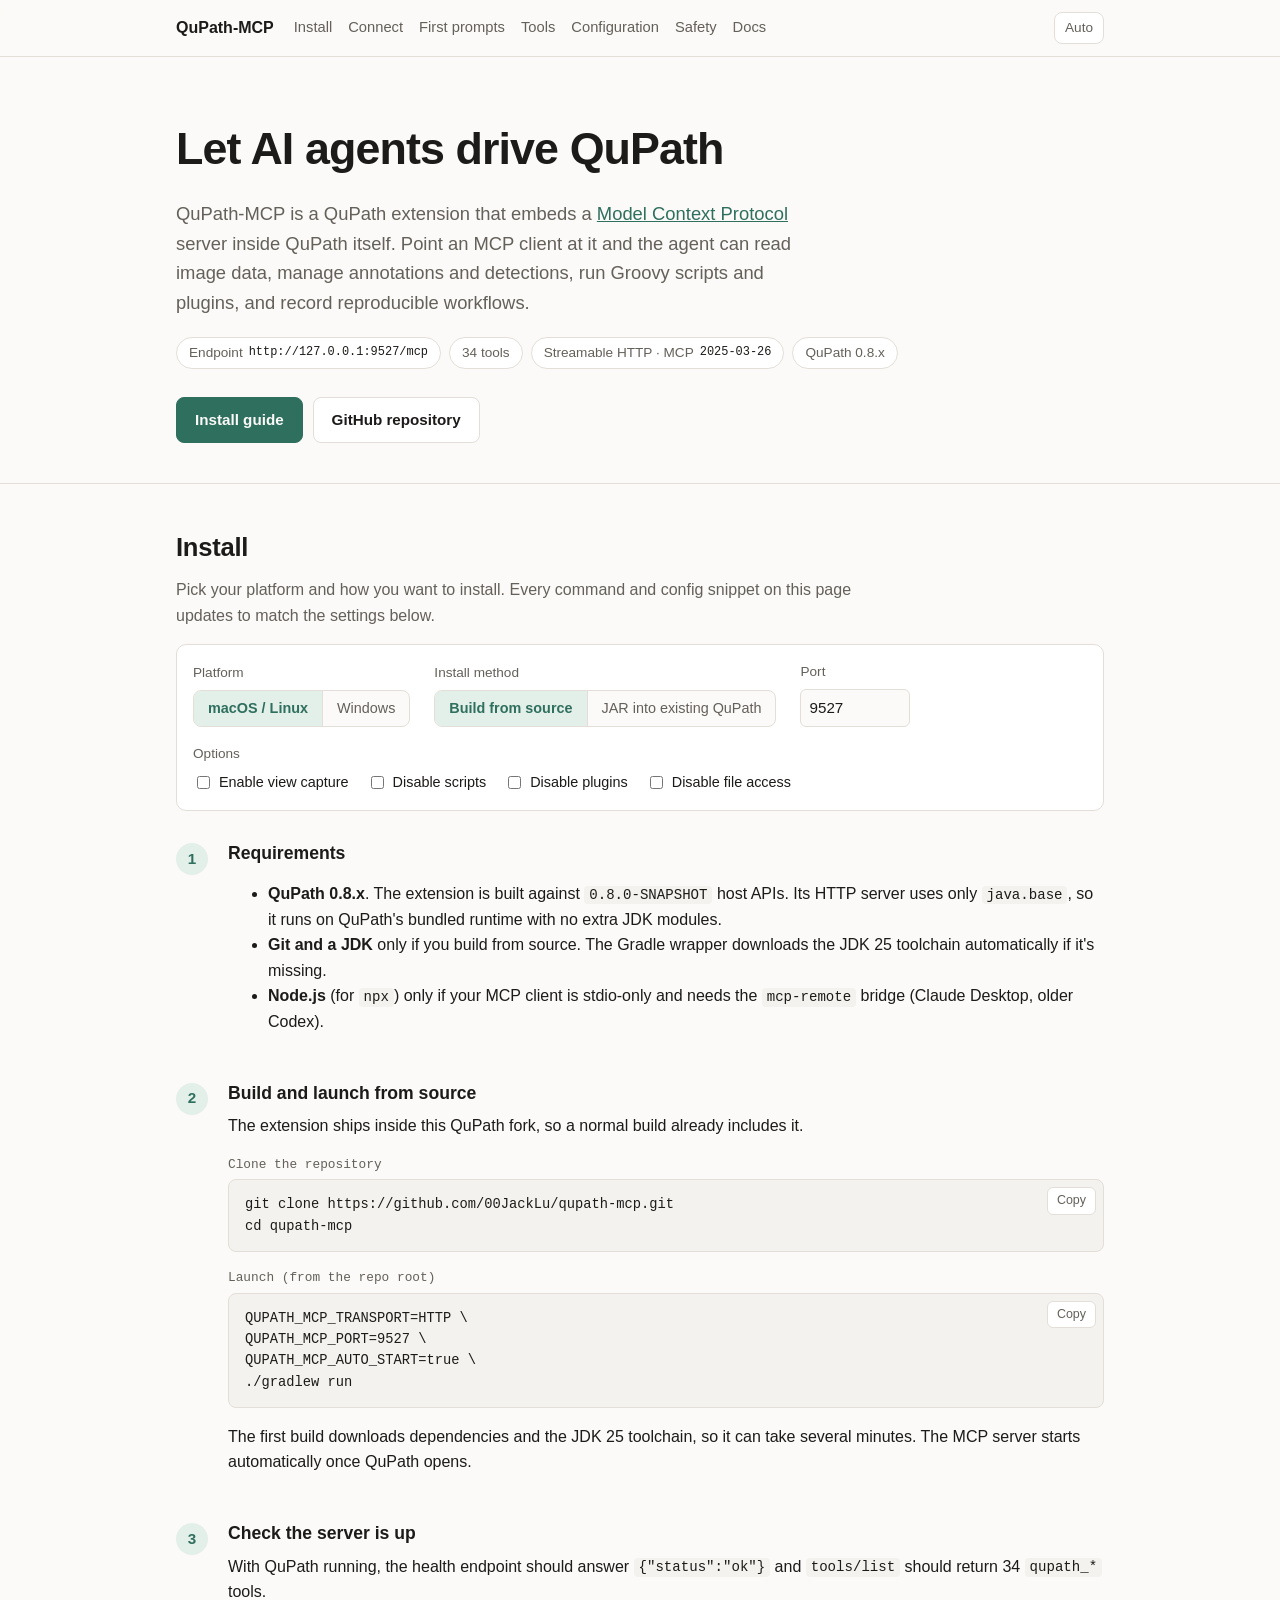
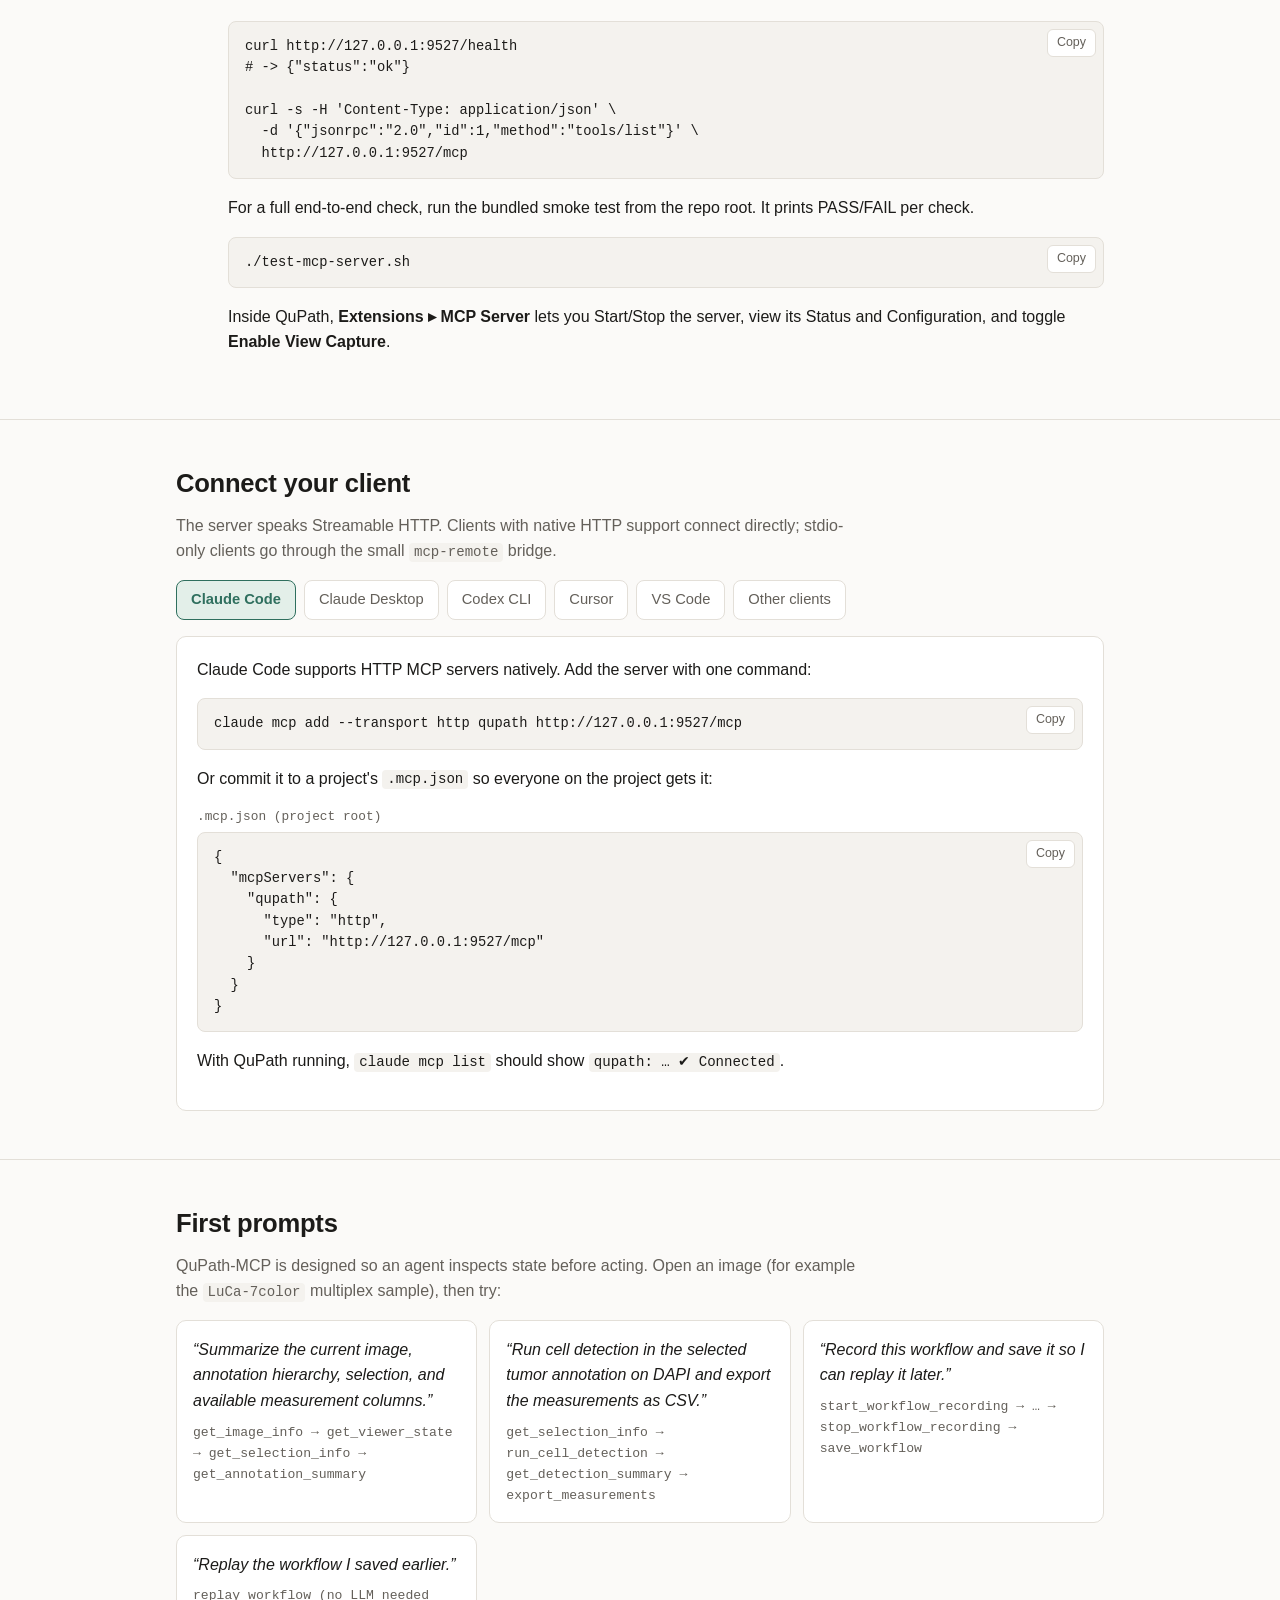
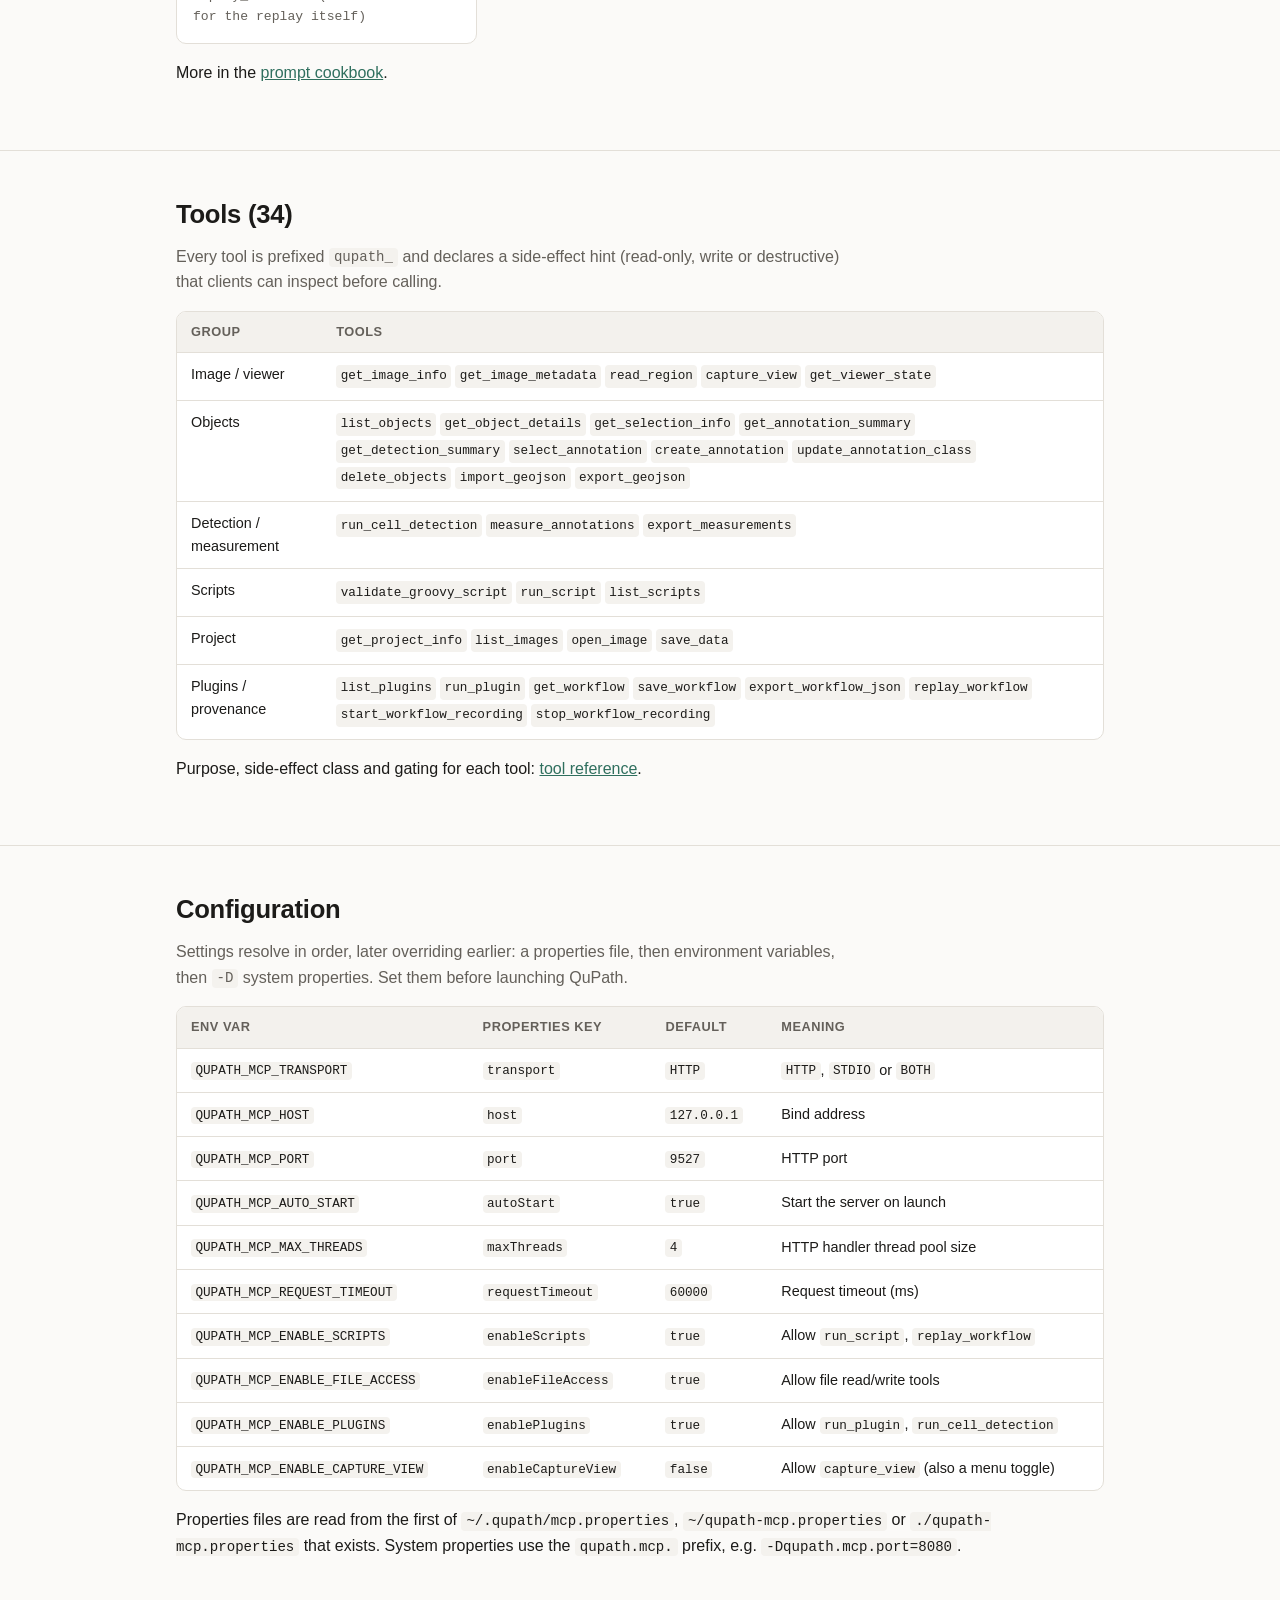
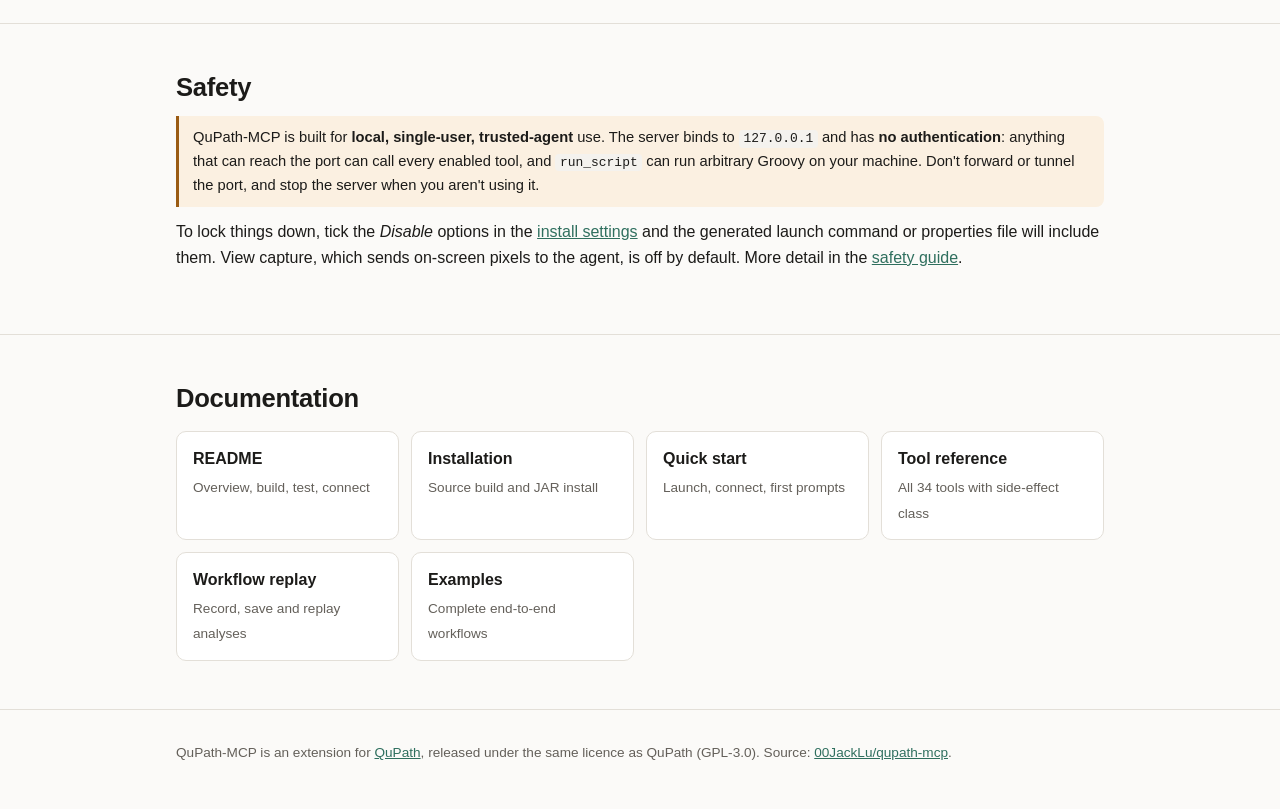
==== qupath-extension-mcp/site/index.html @ 7c6c7407 "Add GitHub Pages install and docs site for QuPath-MCP A static single-page site under qupath-extensi" ====
<!doctype html>
<html lang="en">
<head>
<meta charset="utf-8">
<meta name="viewport" content="width=device-width, initial-scale=1">
<title>QuPath-MCP</title>
<meta name="description" content="Install QuPath-MCP and connect Claude Code, Claude Desktop, Codex, Cursor or VS Code to QuPath through the Model Context Protocol.">
<link rel="stylesheet" href="style.css">
</head>
<body>

<nav class="nav">
  <div class="wrap">
    <a class="brand" href="#top">QuPath-MCP</a>
    <div class="nav-links">
      <a href="#install">Install</a>
      <a href="#connect">Connect</a>
      <a href="#prompts">First prompts</a>
      <a href="#tools">Tools</a>
      <a href="#config">Configuration</a>
      <a href="#safety">Safety</a>
      <a href="#docs">Docs</a>
    </div>
    <button class="theme-btn" id="theme-btn" type="button" aria-label="Toggle colour theme">Theme</button>
  </div>
</nav>

<header class="hero" id="top">
  <div class="wrap">
    <h1>Let AI agents drive QuPath</h1>
    <p class="lede">QuPath-MCP is a QuPath extension that embeds a
      <a href="https://modelcontextprotocol.io">Model Context Protocol</a> server inside QuPath itself.
      Point an MCP client at it and the agent can read image data, manage annotations and detections,
      run Groovy scripts and plugins, and record reproducible workflows.</p>
    <div class="pill-row">
      <span class="pill">Endpoint <code id="hero-endpoint">http://127.0.0.1:9527/mcp</code></span>
      <span class="pill">34 tools</span>
      <span class="pill">Streamable HTTP · MCP <code>2025-03-26</code></span>
      <span class="pill">QuPath 0.8.x</span>
    </div>
    <div class="btn-row">
      <a class="btn primary" href="#install">Install guide</a>
      <a class="btn" href="https://github.com/00JackLu/qupath-mcp">GitHub repository</a>
    </div>
  </div>
</header>

<main>

<section id="install">
  <div class="wrap">
    <h2>Install</h2>
    <p class="section-lede">Pick your platform and how you want to install. Every command and config snippet
      on this page updates to match the settings below.</p>

    <div class="controls" role="group" aria-label="Install settings">
      <div class="field">Platform
        <div class="seg" data-control="os">
          <button type="button" data-value="unix" aria-pressed="true">macOS / Linux</button>
          <button type="button" data-value="win" aria-pressed="false">Windows</button>
        </div>
      </div>
      <div class="field">Install method
        <div class="seg" data-control="method">
          <button type="button" data-value="source" aria-pressed="true">Build from source</button>
          <button type="button" data-value="jar" aria-pressed="false">JAR into existing QuPath</button>
        </div>
      </div>
      <label class="field">Port
        <input type="number" id="port" value="9527" min="1024" max="65535">
      </label>
      <div class="field">Options
        <div class="checks">
          <label><input type="checkbox" id="opt-capture"> Enable view capture</label>
          <label><input type="checkbox" id="opt-noscripts"> Disable scripts</label>
          <label><input type="checkbox" id="opt-noplugins"> Disable plugins</label>
          <label><input type="checkbox" id="opt-nofiles"> Disable file access</label>
        </div>
      </div>
    </div>

    <div class="step">
      <div class="step-num">1</div>
      <div class="step-body">
        <h3>Requirements</h3>
        <ul>
          <li><strong>QuPath 0.8.x</strong>. The extension is built against <code>0.8.0-SNAPSHOT</code> host APIs.
            Its HTTP server uses only <code>java.base</code>, so it runs on QuPath's bundled runtime with no extra JDK modules.</li>
          <li><strong>Git and a JDK</strong> only if you build from source. The Gradle wrapper downloads the JDK 25
            toolchain automatically if it's missing.</li>
          <li><strong>Node.js</strong> (for <code>npx</code>) only if your MCP client is stdio-only and needs the
            <code>mcp-remote</code> bridge (Claude Desktop, older Codex).</li>
        </ul>
      </div>
    </div>

    <div class="step">
      <div class="step-num">2</div>
      <div class="step-body" id="step-install">
        <!-- filled by app.js -->
      </div>
    </div>

    <div class="step">
      <div class="step-num">3</div>
      <div class="step-body">
        <h3>Check the server is up</h3>
        <p>With QuPath running, the health endpoint should answer <code>{"status":"ok"}</code> and
          <code>tools/list</code> should return 34 <code>qupath_*</code> tools.</p>
        <div class="code"><div class="code-box"><pre data-snippet="verify"></pre></div></div>
        <div id="verify-extra"></div>
        <p>Inside QuPath, <strong>Extensions ▸ MCP Server</strong> lets you Start/Stop the server, view its
          Status and Configuration, and toggle <strong>Enable View Capture</strong>.</p>
      </div>
    </div>
  </div>
</section>

<section id="connect">
  <div class="wrap">
    <h2>Connect your client</h2>
    <p class="section-lede">The server speaks Streamable HTTP. Clients with native HTTP support connect
      directly; stdio-only clients go through the small <code>mcp-remote</code> bridge.</p>

    <div class="tabs" role="tablist" aria-label="MCP client">
      <button type="button" role="tab" data-client="claude-code" aria-selected="true">Claude Code</button>
      <button type="button" role="tab" data-client="claude-desktop" aria-selected="false">Claude Desktop</button>
      <button type="button" role="tab" data-client="codex" aria-selected="false">Codex CLI</button>
      <button type="button" role="tab" data-client="cursor" aria-selected="false">Cursor</button>
      <button type="button" role="tab" data-client="vscode" aria-selected="false">VS Code</button>
      <button type="button" role="tab" data-client="other" aria-selected="false">Other clients</button>
    </div>
    <div class="client-panel" id="client-panel" role="tabpanel">
      <!-- filled by app.js -->
    </div>
  </div>
</section>

<section id="prompts">
  <div class="wrap">
    <h2>First prompts</h2>
    <p class="section-lede">QuPath-MCP is designed so an agent inspects state before acting. Open an image
      (for example the <code>LuCa-7color</code> multiplex sample), then try:</p>
    <div class="prompts">
      <div class="prompt-card">
        <q>Summarize the current image, annotation hierarchy, selection, and available measurement columns.</q>
        <div class="chain">get_image_info → get_viewer_state → get_selection_info → get_annotation_summary</div>
      </div>
      <div class="prompt-card">
        <q>Run cell detection in the selected tumor annotation on DAPI and export the measurements as CSV.</q>
        <div class="chain">get_selection_info → run_cell_detection → get_detection_summary → export_measurements</div>
      </div>
      <div class="prompt-card">
        <q>Record this workflow and save it so I can replay it later.</q>
        <div class="chain">start_workflow_recording → … → stop_workflow_recording → save_workflow</div>
      </div>
      <div class="prompt-card">
        <q>Replay the workflow I saved earlier.</q>
        <div class="chain">replay_workflow (no LLM needed for the replay itself)</div>
      </div>
    </div>
    <p style="margin-top:16px">More in the <a href="https://github.com/00JackLu/qupath-mcp/blob/main/qupath-extension-mcp/PROMPTS.md">prompt cookbook</a>.</p>
  </div>
</section>

<section id="tools">
  <div class="wrap">
    <h2>Tools (34)</h2>
    <p class="section-lede">Every tool is prefixed <code>qupath_</code> and declares a side-effect hint
      (read-only, write or destructive) that clients can inspect before calling.</p>
    <div class="table-wrap">
      <table>
        <thead><tr><th>Group</th><th>Tools</th></tr></thead>
        <tbody class="tool-list">
          <tr><td>Image / viewer</td><td><code>get_image_info</code><code>get_image_metadata</code><code>read_region</code><code>capture_view</code><code>get_viewer_state</code></td></tr>
          <tr><td>Objects</td><td><code>list_objects</code><code>get_object_details</code><code>get_selection_info</code><code>get_annotation_summary</code><code>get_detection_summary</code><code>select_annotation</code><code>create_annotation</code><code>update_annotation_class</code><code>delete_objects</code><code>import_geojson</code><code>export_geojson</code></td></tr>
          <tr><td>Detection / measurement</td><td><code>run_cell_detection</code><code>measure_annotations</code><code>export_measurements</code></td></tr>
          <tr><td>Scripts</td><td><code>validate_groovy_script</code><code>run_script</code><code>list_scripts</code></td></tr>
          <tr><td>Project</td><td><code>get_project_info</code><code>list_images</code><code>open_image</code><code>save_data</code></td></tr>
          <tr><td>Plugins / provenance</td><td><code>list_plugins</code><code>run_plugin</code><code>get_workflow</code><code>save_workflow</code><code>export_workflow_json</code><code>replay_workflow</code><code>start_workflow_recording</code><code>stop_workflow_recording</code></td></tr>
        </tbody>
      </table>
    </div>
    <p>Purpose, side-effect class and gating for each tool: <a href="https://github.com/00JackLu/qupath-mcp/blob/main/qupath-extension-mcp/docs/tools.md">tool reference</a>.</p>
  </div>
</section>

<section id="config">
  <div class="wrap">
    <h2>Configuration</h2>
    <p class="section-lede">Settings resolve in order, later overriding earlier: a properties file, then
      environment variables, then <code>-D</code> system properties. Set them before launching QuPath.</p>
    <div class="table-wrap">
      <table>
        <thead><tr><th>Env var</th><th>Properties key</th><th>Default</th><th>Meaning</th></tr></thead>
        <tbody>
          <tr><td><code>QUPATH_MCP_TRANSPORT</code></td><td><code>transport</code></td><td><code>HTTP</code></td><td><code>HTTP</code>, <code>STDIO</code> or <code>BOTH</code></td></tr>
          <tr><td><code>QUPATH_MCP_HOST</code></td><td><code>host</code></td><td><code>127.0.0.1</code></td><td>Bind address</td></tr>
          <tr><td><code>QUPATH_MCP_PORT</code></td><td><code>port</code></td><td><code>9527</code></td><td>HTTP port</td></tr>
          <tr><td><code>QUPATH_MCP_AUTO_START</code></td><td><code>autoStart</code></td><td><code>true</code></td><td>Start the server on launch</td></tr>
          <tr><td><code>QUPATH_MCP_MAX_THREADS</code></td><td><code>maxThreads</code></td><td><code>4</code></td><td>HTTP handler thread pool size</td></tr>
          <tr><td><code>QUPATH_MCP_REQUEST_TIMEOUT</code></td><td><code>requestTimeout</code></td><td><code>60000</code></td><td>Request timeout (ms)</td></tr>
          <tr><td><code>QUPATH_MCP_ENABLE_SCRIPTS</code></td><td><code>enableScripts</code></td><td><code>true</code></td><td>Allow <code>run_script</code>, <code>replay_workflow</code></td></tr>
          <tr><td><code>QUPATH_MCP_ENABLE_FILE_ACCESS</code></td><td><code>enableFileAccess</code></td><td><code>true</code></td><td>Allow file read/write tools</td></tr>
          <tr><td><code>QUPATH_MCP_ENABLE_PLUGINS</code></td><td><code>enablePlugins</code></td><td><code>true</code></td><td>Allow <code>run_plugin</code>, <code>run_cell_detection</code></td></tr>
          <tr><td><code>QUPATH_MCP_ENABLE_CAPTURE_VIEW</code></td><td><code>enableCaptureView</code></td><td><code>false</code></td><td>Allow <code>capture_view</code> (also a menu toggle)</td></tr>
        </tbody>
      </table>
    </div>
    <p>Properties files are read from the first of <code>~/.qupath/mcp.properties</code>,
      <code>~/qupath-mcp.properties</code> or <code>./qupath-mcp.properties</code> that exists. System
      properties use the <code>qupath.mcp.</code> prefix, e.g. <code>-Dqupath.mcp.port=8080</code>.</p>
  </div>
</section>

<section id="safety">
  <div class="wrap">
    <h2>Safety</h2>
    <div class="note warn">
      <p>QuPath-MCP is built for <strong>local, single-user, trusted-agent</strong> use. The server binds to
        <code>127.0.0.1</code> and has <strong>no authentication</strong>: anything that can reach the port can call
        every enabled tool, and <code>run_script</code> can run arbitrary Groovy on your machine. Don't forward or
        tunnel the port, and stop the server when you aren't using it.</p>
    </div>
    <p>To lock things down, tick the <em>Disable</em> options in the <a href="#install">install settings</a> and the
      generated launch command or properties file will include them. View capture, which sends on-screen pixels to
      the agent, is off by default. More detail in the <a href="https://github.com/00JackLu/qupath-mcp/blob/main/qupath-extension-mcp/docs/safety.md">safety guide</a>.</p>
  </div>
</section>

<section id="docs">
  <div class="wrap">
    <h2>Documentation</h2>
    <div class="docs-grid">
      <a class="doc-link" href="https://github.com/00JackLu/qupath-mcp/blob/main/qupath-extension-mcp/README.md"><strong>README</strong><span>Overview, build, test, connect</span></a>
      <a class="doc-link" href="https://github.com/00JackLu/qupath-mcp/blob/main/qupath-extension-mcp/docs/installation.md"><strong>Installation</strong><span>Source build and JAR install</span></a>
      <a class="doc-link" href="https://github.com/00JackLu/qupath-mcp/blob/main/qupath-extension-mcp/docs/quick_start.md"><strong>Quick start</strong><span>Launch, connect, first prompts</span></a>
      <a class="doc-link" href="https://github.com/00JackLu/qupath-mcp/blob/main/qupath-extension-mcp/docs/tools.md"><strong>Tool reference</strong><span>All 34 tools with side-effect class</span></a>
      <a class="doc-link" href="https://github.com/00JackLu/qupath-mcp/blob/main/qupath-extension-mcp/docs/workflow_replay.md"><strong>Workflow replay</strong><span>Record, save and replay analyses</span></a>
      <a class="doc-link" href="https://github.com/00JackLu/qupath-mcp/blob/main/qupath-extension-mcp/docs/examples.md"><strong>Examples</strong><span>Complete end-to-end workflows</span></a>
    </div>
  </div>
</section>

</main>

<footer>
  <div class="wrap">
    QuPath-MCP is an extension for <a href="https://qupath.github.io/">QuPath</a>, released under the same
    licence as QuPath (GPL-3.0). Source: <a href="https://github.com/00JackLu/qupath-mcp">00JackLu/qupath-mcp</a>.
  </div>
</footer>

<script src="app.js"></script>
</body>
</html>
---- qupath-extension-mcp/site/style.css ----
:root {
  --bg: #fbfaf8;
  --surface: #ffffff;
  --surface-2: #f3f1ed;
  --text: #1c1b19;
  --muted: #64605a;
  --border: #e3dfd8;
  --accent: #2f6f5e;
  --accent-soft: #e3efe9;
  --warn: #9a5b13;
  --warn-soft: #fbf0e1;
  --code-bg: #f4f2ee;
  --radius: 10px;
  --mono: ui-monospace, "SF Mono", SFMono-Regular, Menlo, Consolas, monospace;
  --sans: -apple-system, BlinkMacSystemFont, "Segoe UI", Roboto, "Helvetica Neue", Arial, sans-serif;
  color-scheme: light;
}
@media (prefers-color-scheme: dark) {
  :root:not([data-theme="light"]) {
    --bg: #151514;
    --surface: #1d1d1b;
    --surface-2: #252522;
    --text: #ecebe7;
    --muted: #a19d95;
    --border: #34332f;
    --accent: #6fc3a8;
    --accent-soft: #1f322b;
    --warn: #e2a85c;
    --warn-soft: #33281a;
    --code-bg: #20201e;
    color-scheme: dark;
  }
}
:root[data-theme="dark"] {
  --bg: #151514;
  --surface: #1d1d1b;
  --surface-2: #252522;
  --text: #ecebe7;
  --muted: #a19d95;
  --border: #34332f;
  --accent: #6fc3a8;
  --accent-soft: #1f322b;
  --warn: #e2a85c;
  --warn-soft: #33281a;
  --code-bg: #20201e;
  color-scheme: dark;
}

* { box-sizing: border-box; }
html { scroll-behavior: smooth; scroll-padding-top: 72px; }
body {
  margin: 0;
  background: var(--bg);
  color: var(--text);
  font: 16px/1.6 var(--sans);
  -webkit-font-smoothing: antialiased;
}
a { color: var(--accent); }
code { font-family: var(--mono); font-size: 0.88em; background: var(--code-bg); padding: 0.1em 0.35em; border-radius: 4px; }
h1, h2, h3 { line-height: 1.25; margin: 0 0 0.5em; }
h2 { font-size: 1.6rem; letter-spacing: -0.01em; }
h3 { font-size: 1.1rem; }
p { margin: 0 0 1em; }

.wrap { max-width: 960px; margin: 0 auto; padding: 0 16px; }

/* Nav */
.nav {
  position: sticky; top: 0; z-index: 10;
  background: color-mix(in srgb, var(--bg) 88%, transparent);
  backdrop-filter: blur(8px);
  border-bottom: 1px solid var(--border);
}
.nav .wrap { display: flex; align-items: center; gap: 20px; height: 56px; }
.brand { font-weight: 650; color: var(--text); text-decoration: none; white-space: nowrap; }
.nav-links { display: flex; gap: 16px; overflow-x: auto; scrollbar-width: none; flex: 1; }
.nav-links a { color: var(--muted); text-decoration: none; font-size: 0.92rem; white-space: nowrap; }
.nav-links a:hover { color: var(--text); }
.theme-btn {
  border: 1px solid var(--border); background: var(--surface); color: var(--muted);
  border-radius: 8px; padding: 4px 10px; font: inherit; font-size: 0.85rem; cursor: pointer;
}

/* Hero */
.hero { padding: 64px 0 40px; }
.hero h1 { font-size: clamp(2rem, 5vw, 2.8rem); letter-spacing: -0.02em; }
.hero .lede { font-size: 1.15rem; color: var(--muted); max-width: 640px; }
.pill-row { display: flex; flex-wrap: wrap; gap: 8px; margin: 20px 0 28px; }
.pill {
  display: inline-flex; align-items: center; gap: 6px;
  border: 1px solid var(--border); background: var(--surface);
  border-radius: 999px; padding: 4px 12px; font-size: 0.85rem; color: var(--muted);
}
.pill code { background: none; padding: 0; color: var(--text); }
.btn-row { display: flex; flex-wrap: wrap; gap: 10px; }
.btn {
  display: inline-block; padding: 10px 18px; border-radius: 8px; text-decoration: none;
  font-weight: 550; font-size: 0.95rem; border: 1px solid var(--border); color: var(--text); background: var(--surface);
}
.btn.primary { background: var(--accent); border-color: var(--accent); color: var(--bg); }

section { padding: 48px 0; border-top: 1px solid var(--border); }
.section-lede { color: var(--muted); max-width: 680px; }

/* Steps */
.step { display: grid; grid-template-columns: 36px 1fr; gap: 16px; margin-top: 32px; }
.step-num {
  width: 32px; height: 32px; border-radius: 50%;
  background: var(--accent-soft); color: var(--accent);
  display: grid; place-items: center; font-weight: 650; font-size: 0.95rem;
}
.step-body { min-width: 0; }

/* Controls */
.controls {
  display: flex; flex-wrap: wrap; gap: 16px 24px; align-items: flex-end;
  background: var(--surface); border: 1px solid var(--border); border-radius: var(--radius);
  padding: 16px; margin: 16px 0;
}
.field { display: flex; flex-direction: column; gap: 6px; font-size: 0.85rem; color: var(--muted); }
.field input[type="number"] {
  width: 110px; font: inherit; font-size: 0.95rem; color: var(--text);
  background: var(--bg); border: 1px solid var(--border); border-radius: 6px; padding: 6px 8px;
}
.checks { display: flex; flex-wrap: wrap; gap: 8px 18px; }
.checks label { display: inline-flex; align-items: center; gap: 6px; color: var(--text); font-size: 0.9rem; cursor: pointer; }

.seg { display: inline-flex; border: 1px solid var(--border); border-radius: 8px; overflow: hidden; background: var(--bg); }
.seg button {
  font: inherit; font-size: 0.9rem; border: 0; background: none; color: var(--muted);
  padding: 6px 14px; cursor: pointer; border-right: 1px solid var(--border);
}
.seg button:last-child { border-right: 0; }
.seg button[aria-pressed="true"] { background: var(--accent-soft); color: var(--accent); font-weight: 600; }

/* Client tabs */
.tabs { display: flex; flex-wrap: wrap; gap: 8px; margin: 16px 0; }
.tabs button {
  font: inherit; font-size: 0.92rem; cursor: pointer;
  border: 1px solid var(--border); background: var(--surface); color: var(--muted);
  border-radius: 8px; padding: 7px 14px;
}
.tabs button[aria-selected="true"] { border-color: var(--accent); color: var(--accent); background: var(--accent-soft); font-weight: 600; }
.client-panel { background: var(--surface); border: 1px solid var(--border); border-radius: var(--radius); padding: 20px; }
.client-panel .meta { font-size: 0.9rem; color: var(--muted); }

/* Code blocks */
.code { margin: 12px 0 16px; }
.code-box { position: relative; }
.code-label { font-size: 0.8rem; color: var(--muted); margin-bottom: 4px; font-family: var(--mono); overflow-wrap: anywhere; }
.code pre {
  margin: 0; background: var(--code-bg); border: 1px solid var(--border); border-radius: 8px;
  padding: 14px 16px; padding-right: 72px; overflow-x: auto;
  font: 0.86rem/1.55 var(--mono); color: var(--text);
}
.copy {
  position: absolute; top: 8px; right: 8px;
  font: inherit; font-size: 0.78rem; cursor: pointer;
  background: var(--surface); color: var(--muted); border: 1px solid var(--border);
  border-radius: 6px; padding: 3px 9px;
}
.copy.done { color: var(--accent); border-color: var(--accent); }

.note {
  border-left: 3px solid var(--accent); background: var(--accent-soft);
  padding: 10px 14px; border-radius: 0 8px 8px 0; font-size: 0.92rem; margin: 12px 0;
}
.note.warn { border-color: var(--warn); background: var(--warn-soft); }
.note p:last-child { margin: 0; }

/* Tables */
.table-wrap { overflow-x: auto; border: 1px solid var(--border); border-radius: var(--radius); background: var(--surface); margin: 16px 0; }
table { width: 100%; border-collapse: collapse; font-size: 0.9rem; }
th, td { text-align: left; padding: 10px 14px; border-bottom: 1px solid var(--border); vertical-align: top; }
th { font-weight: 600; color: var(--muted); font-size: 0.8rem; text-transform: uppercase; letter-spacing: 0.04em; background: var(--surface-2); }
tr:last-child td { border-bottom: 0; }
td code { white-space: nowrap; }
.tool-list code { display: inline-block; margin: 2px 4px 2px 0; }

.prompts { display: grid; gap: 12px; grid-template-columns: repeat(auto-fit, minmax(260px, 1fr)); margin-top: 16px; }
.prompt-card { background: var(--surface); border: 1px solid var(--border); border-radius: var(--radius); padding: 16px; }
.prompt-card q { display: block; font-style: italic; margin-bottom: 8px; quotes: "\201C" "\201D"; }
.prompt-card .chain { font-size: 0.82rem; color: var(--muted); font-family: var(--mono); overflow-wrap: anywhere; }

.docs-grid { display: grid; gap: 12px; grid-template-columns: repeat(auto-fit, minmax(200px, 1fr)); margin-top: 16px; }
.doc-link {
  display: block; text-decoration: none; color: var(--text);
  background: var(--surface); border: 1px solid var(--border); border-radius: var(--radius); padding: 14px 16px;
}
.doc-link:hover { border-color: var(--accent); }
.doc-link strong { display: block; margin-bottom: 2px; }
.doc-link span { font-size: 0.85rem; color: var(--muted); }

footer { padding: 32px 0 48px; border-top: 1px solid var(--border); color: var(--muted); font-size: 0.85rem; }

@media (max-width: 600px) {
  .hero { padding: 40px 0 28px; }
  section { padding: 36px 0; }
  .step { grid-template-columns: 1fr; gap: 8px; }
  .nav-links { display: none; }
  .field:has(.seg) { width: 100%; }
  .seg { display: flex; }
  .seg button { flex: 1; padding: 8px 10px; }
  .nav .wrap { justify-content: space-between; }
}
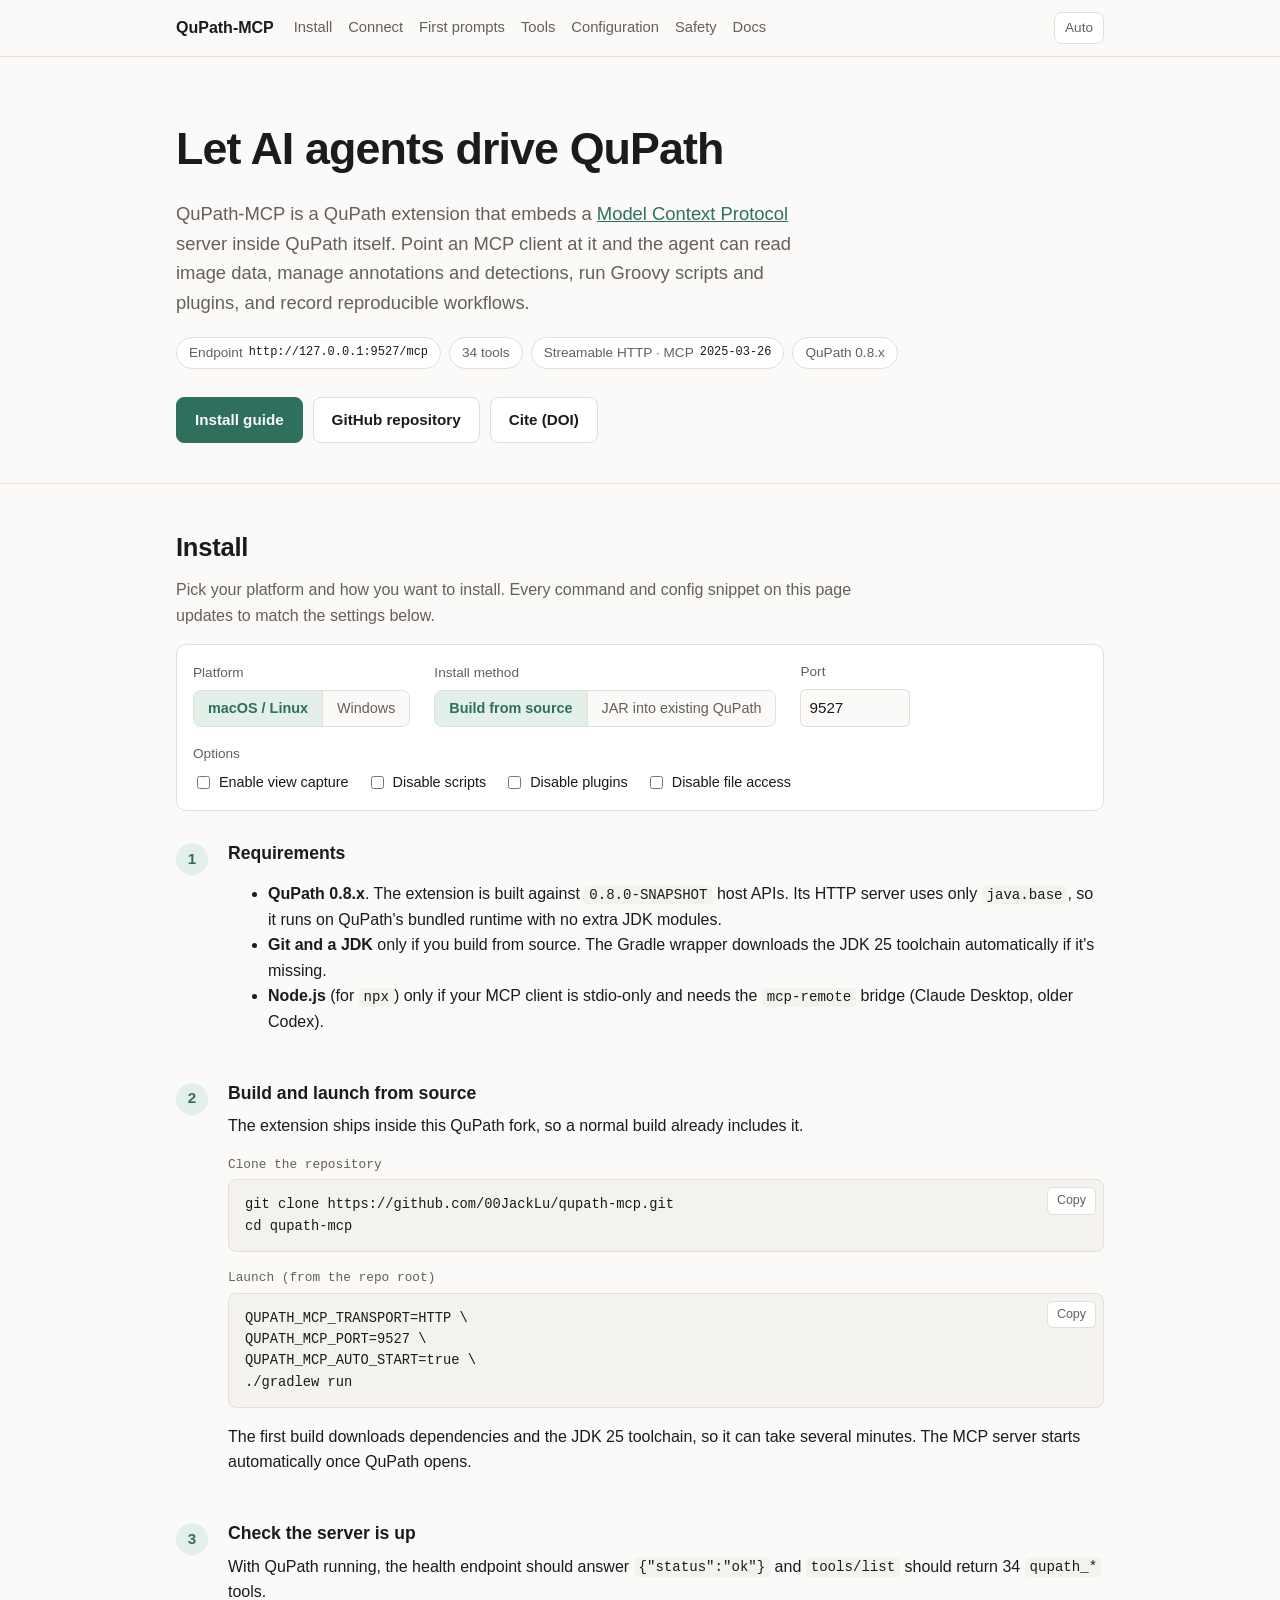
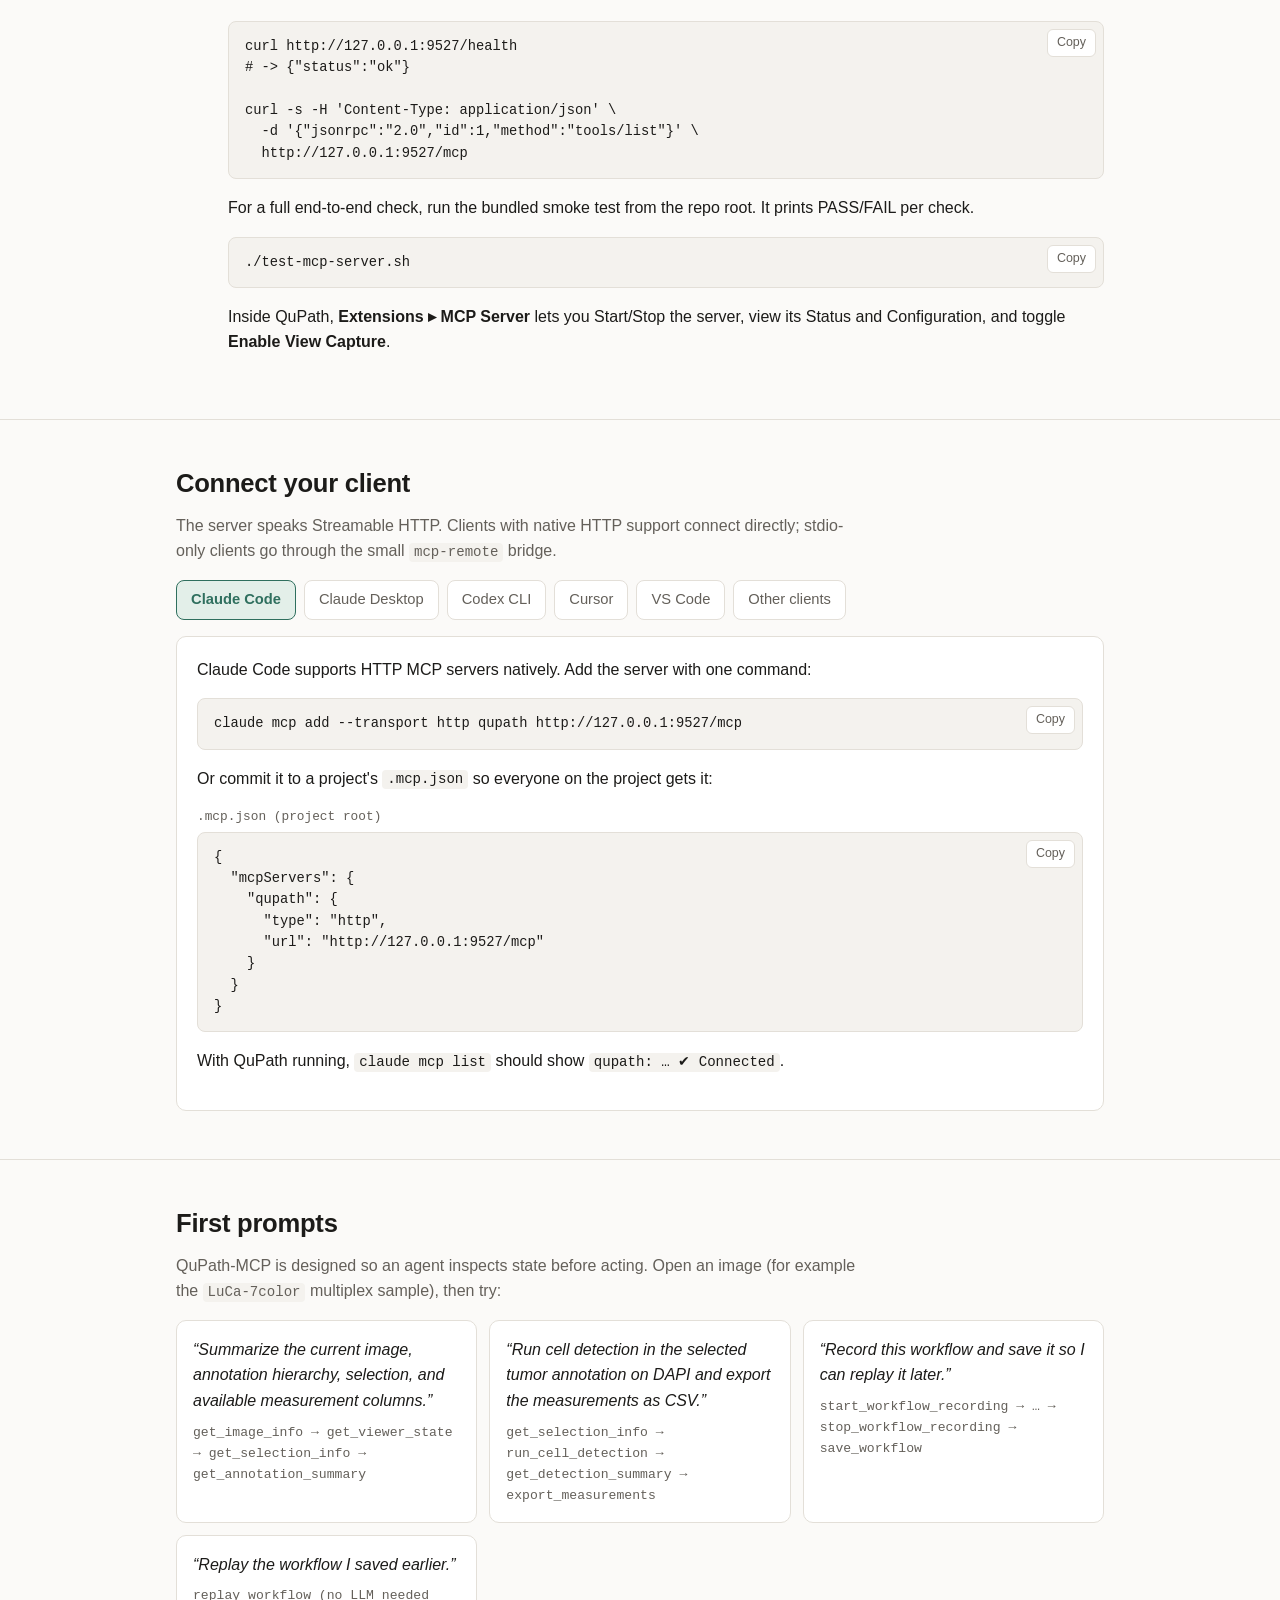
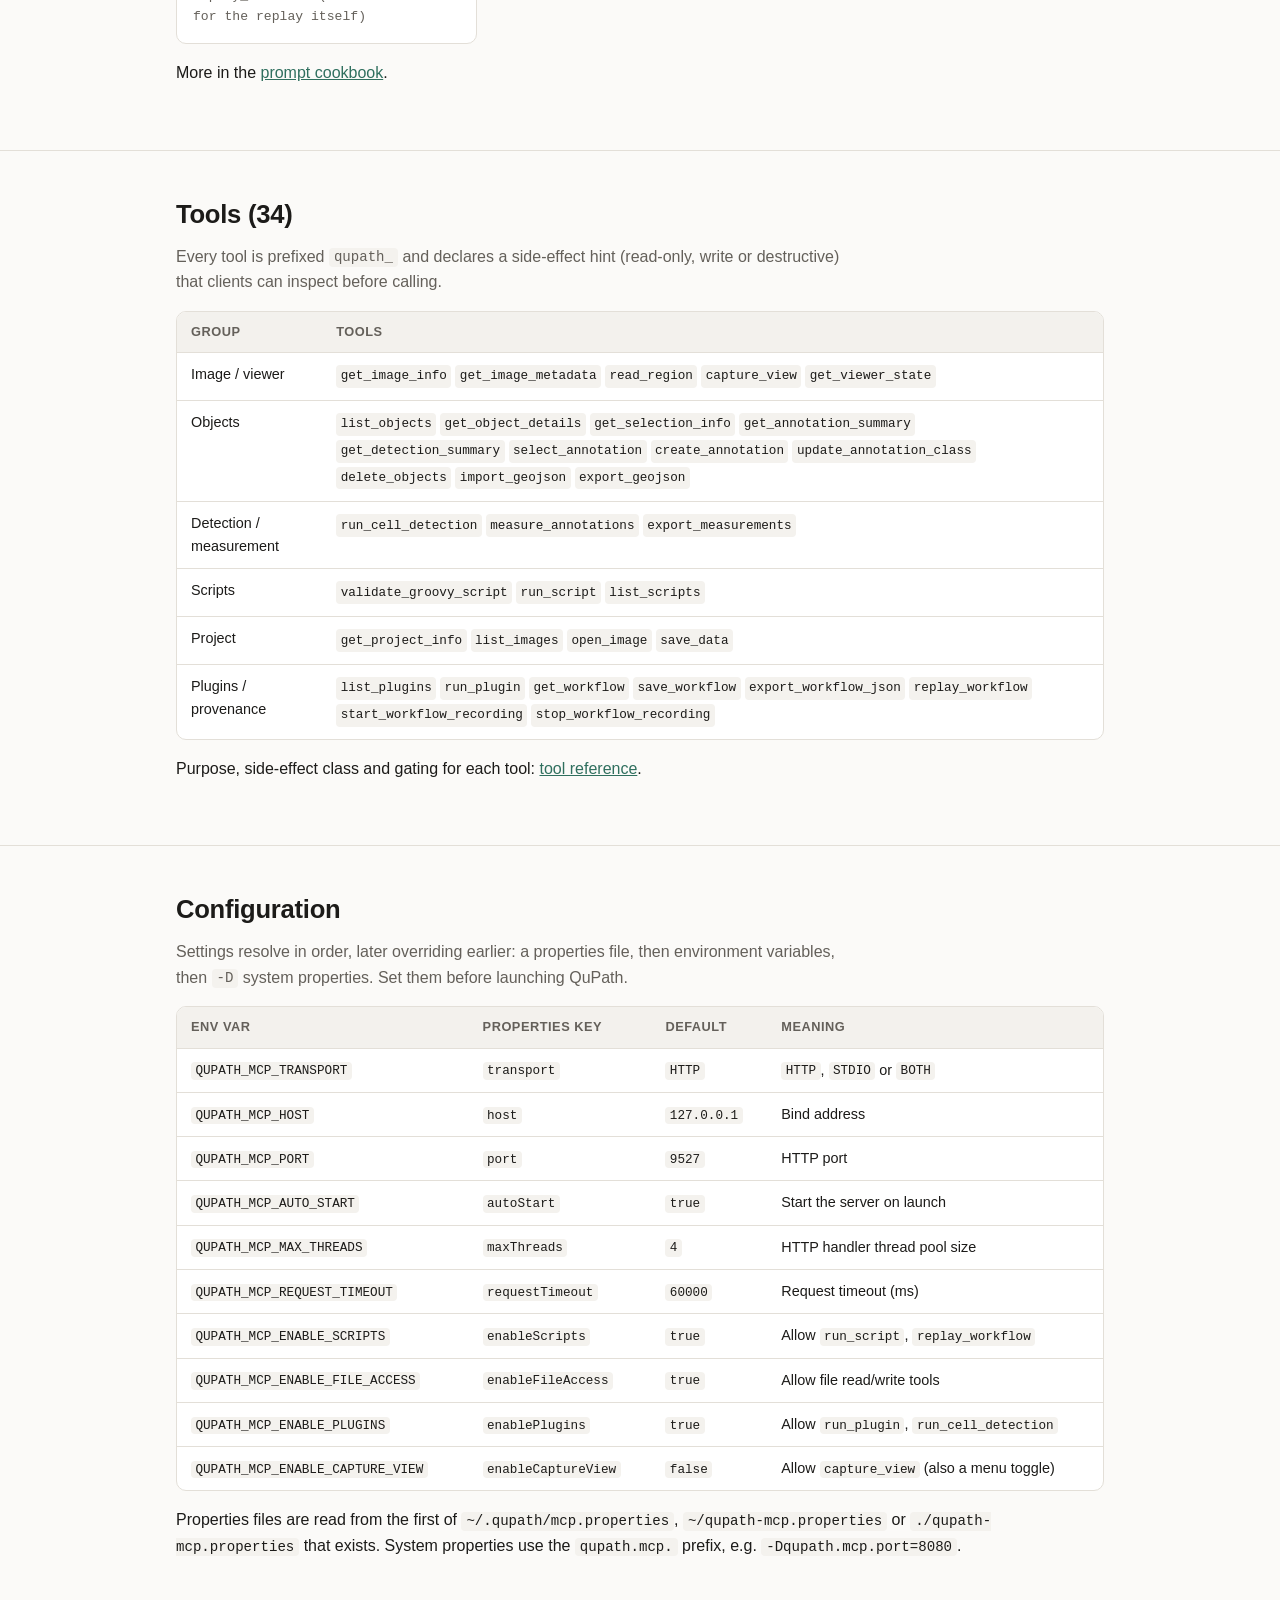
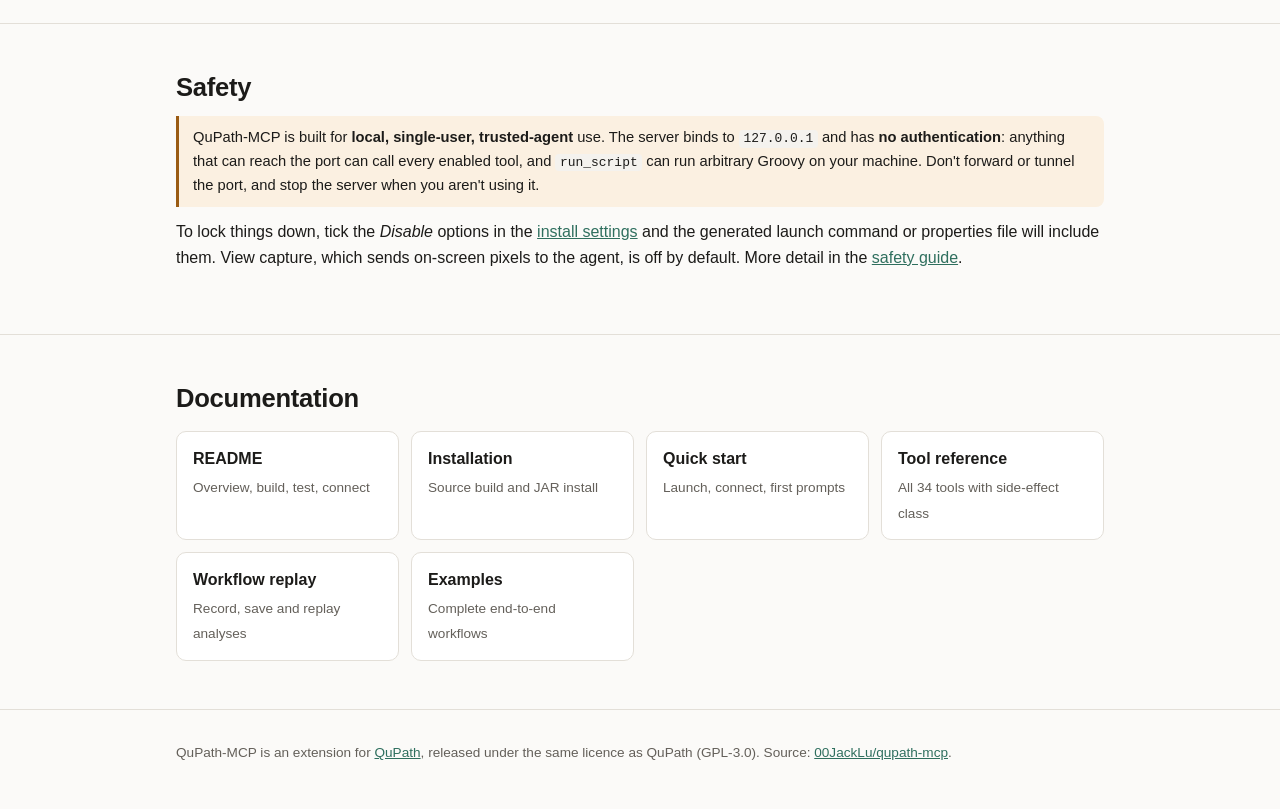
==== commit dc2b2c85: "Fill in the Zenodo DOI for the v0.1.0 release Release mcp-v0.1.0 is archived at 10.5281/zenodo.23788" ====
--- a/qupath-extension-mcp/site/index.html
+++ b/qupath-extension-mcp/site/index.html
@@ -41,6 +41,7 @@
     <div class="btn-row">
       <a class="btn primary" href="#install">Install guide</a>
       <a class="btn" href="https://github.com/00JackLu/qupath-mcp">GitHub repository</a>
+      <a class="btn" href="https://doi.org/10.5281/zenodo.23788878">Cite (DOI)</a>
     </div>
   </div>
 </header>
